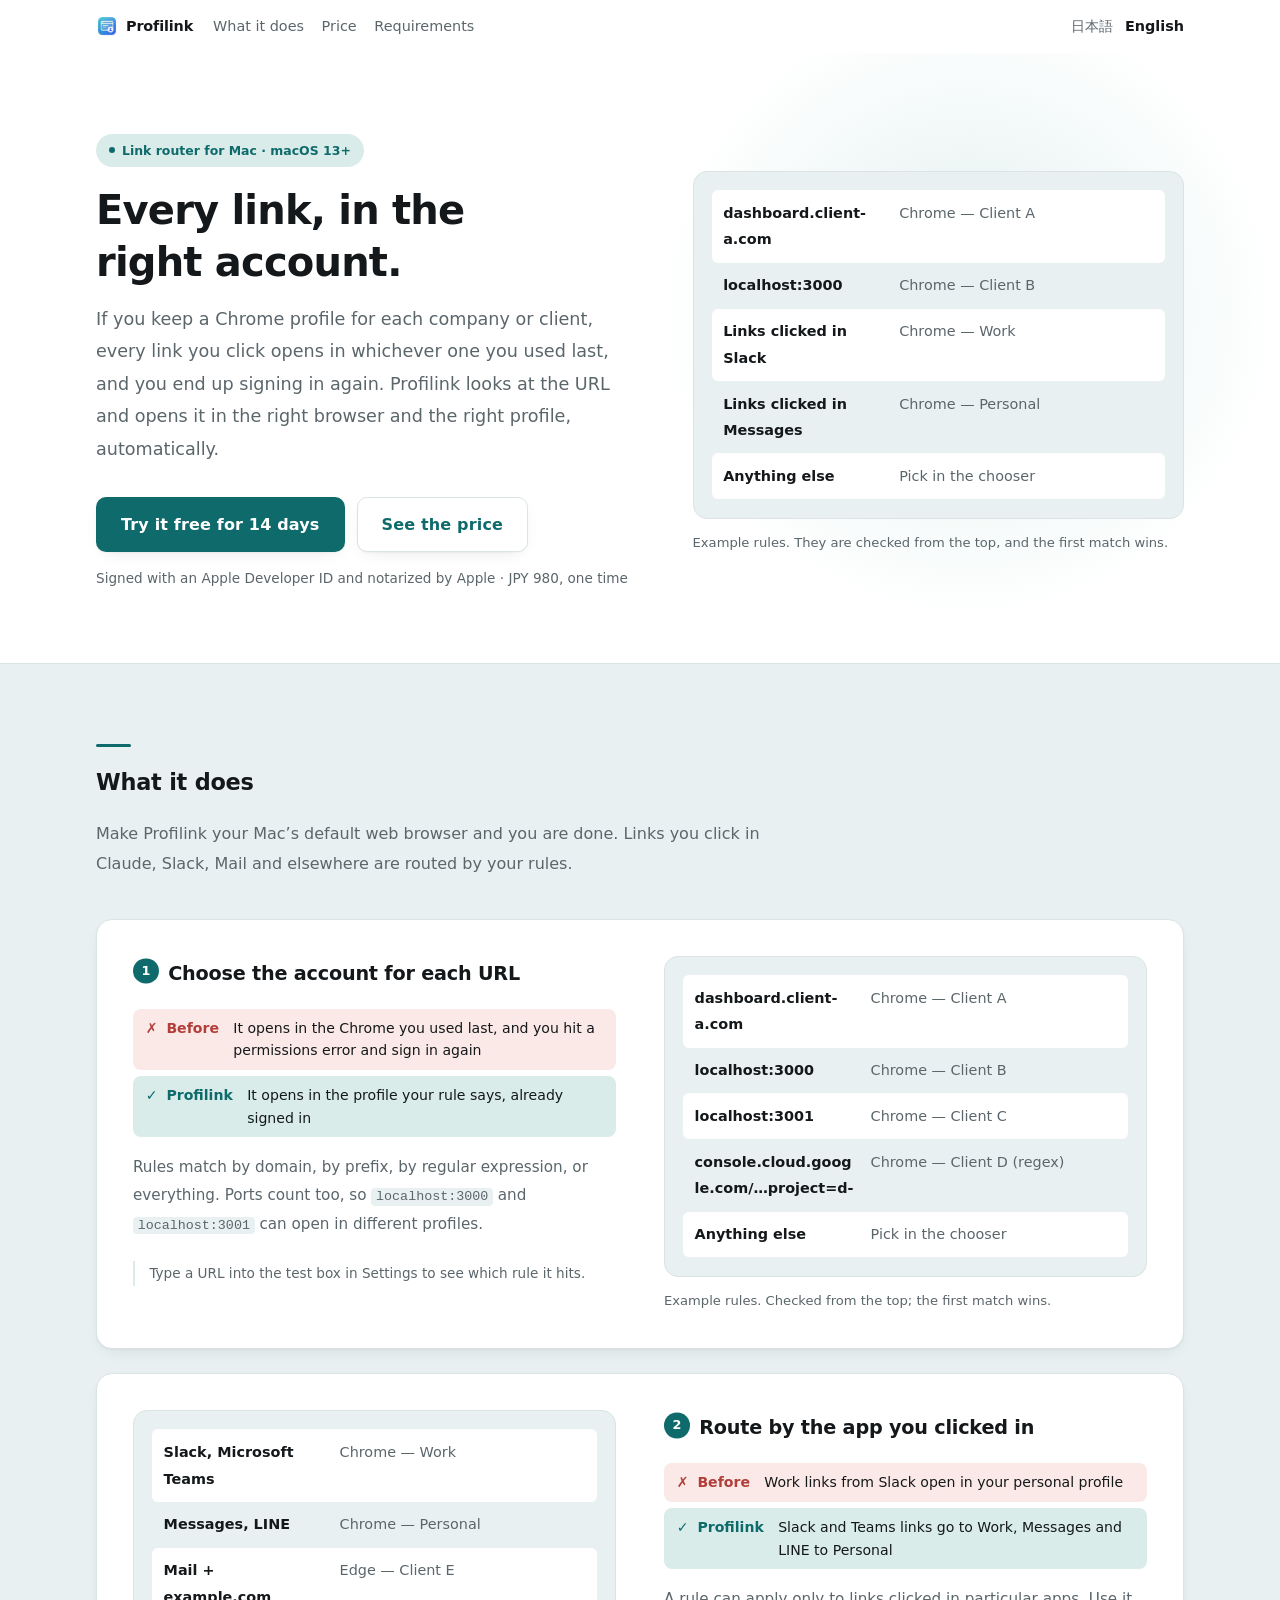
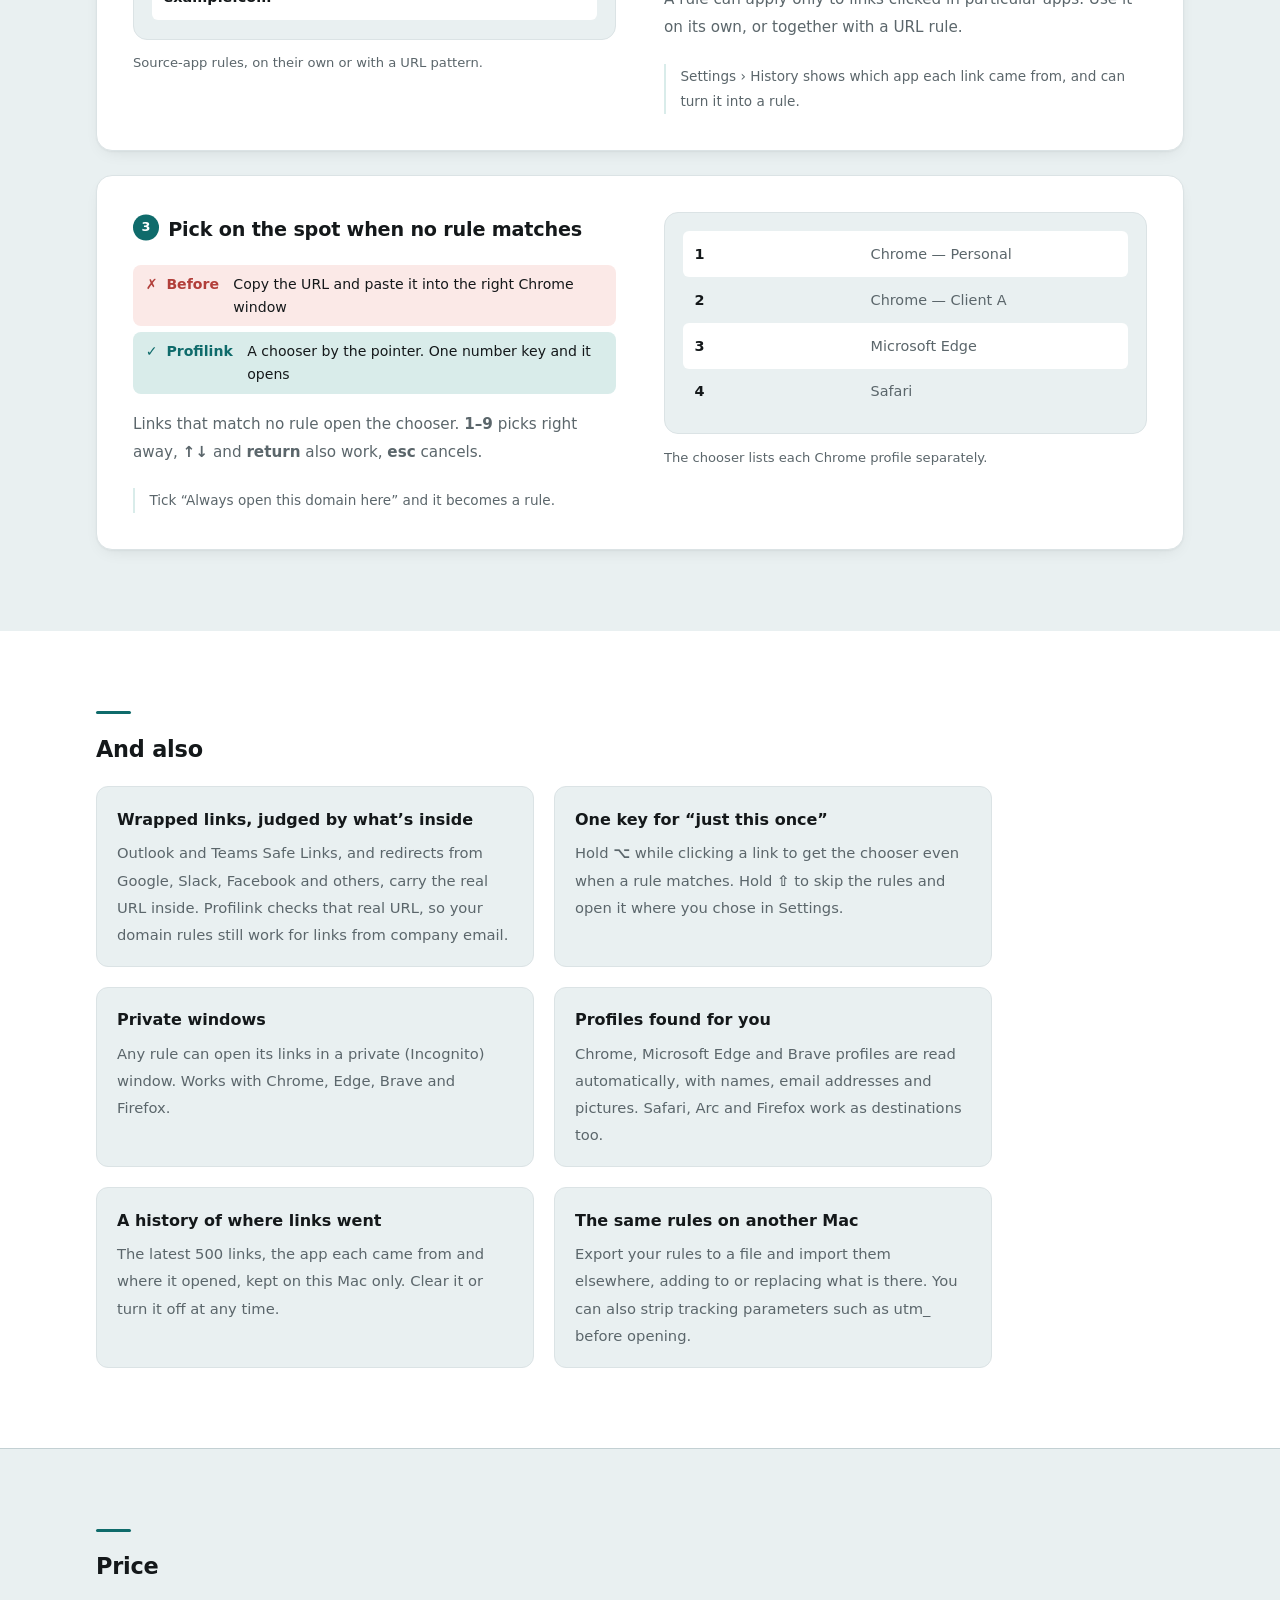
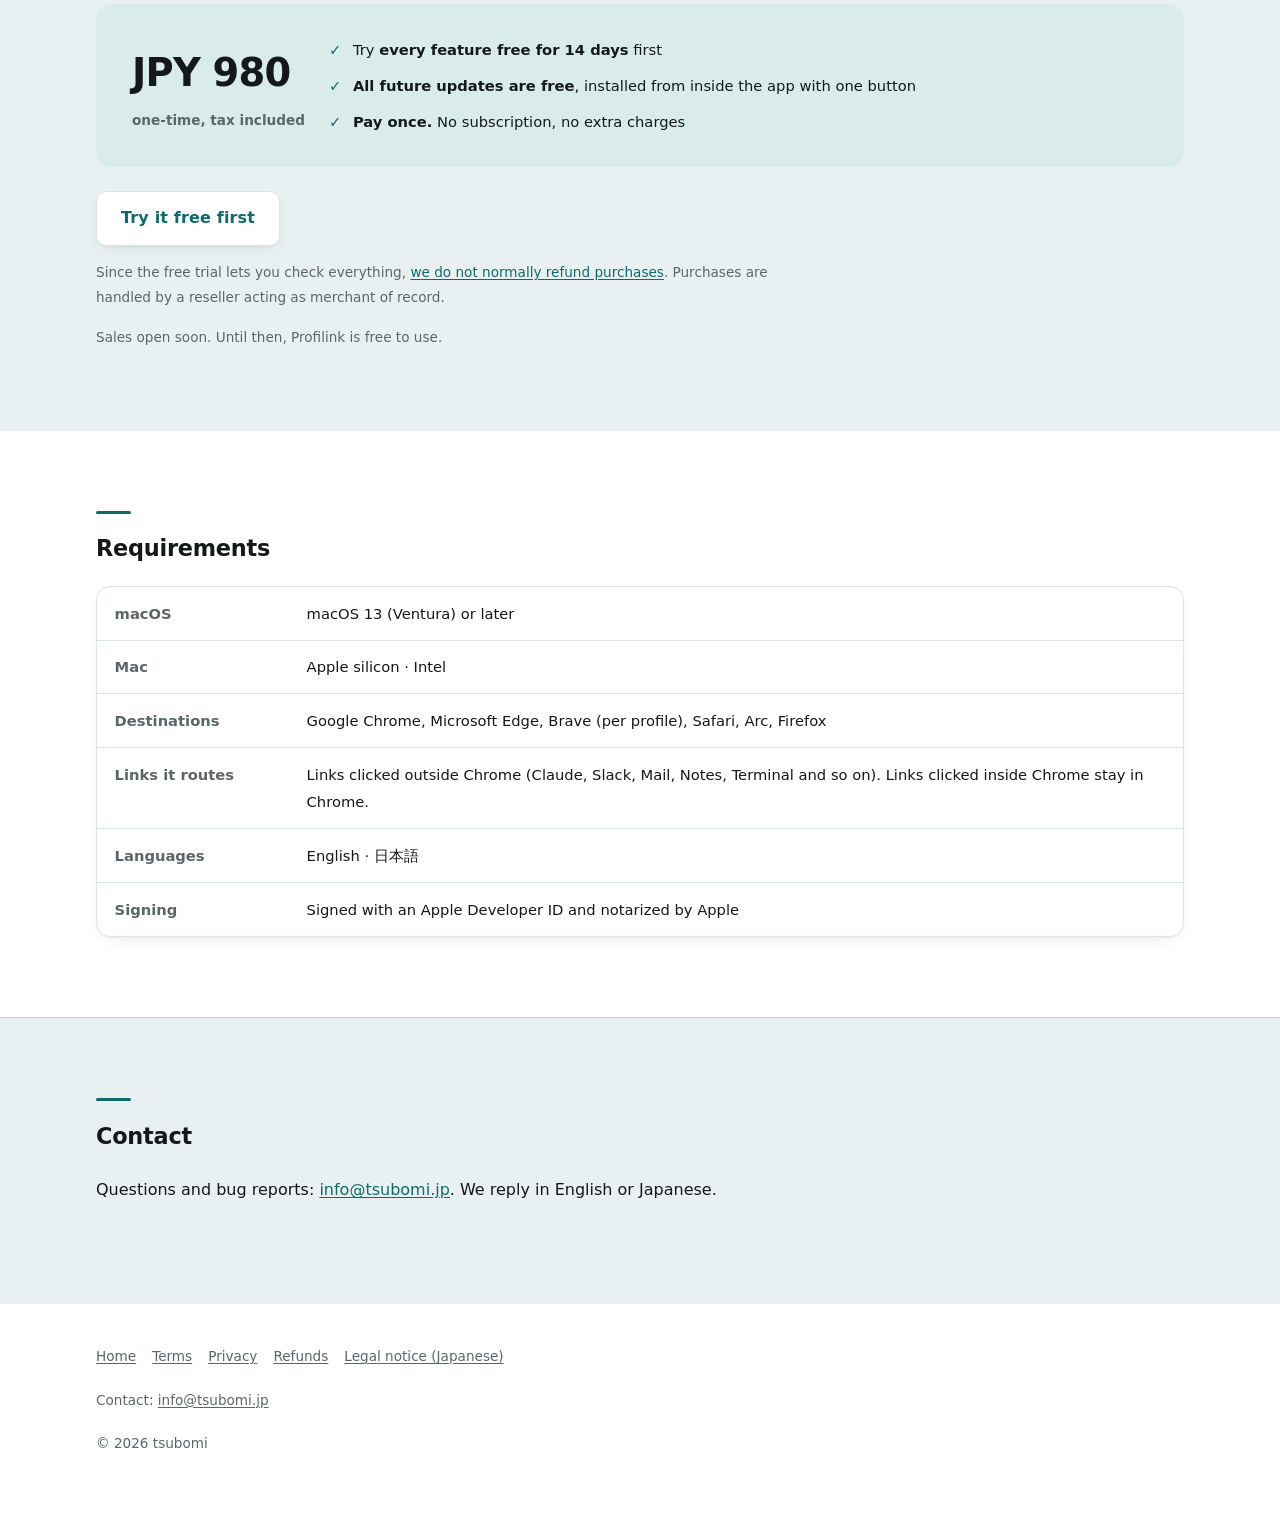
==== docs/en/index.html @ 41daf7c1 "サイトを更新する" ====
<!DOCTYPE html>
<html lang="en">
<head>
<meta charset="utf-8">
<meta name="viewport" content="width=device-width, initial-scale=1">
<title>Profilink &mdash; open every link in the right browser profile on your Mac</title>
<meta name="description" content="Profilink opens each link in the right browser and the right Chrome profile, automatically. For anyone who keeps a separate account for each company, client or project.">
<meta property="og:type" content="website">
<meta property="og:url" content="https://profilink.tsubomi.jp/en/">
<meta property="og:title" content="Profilink — open every link in the right profile">
<meta property="og:description" content="Click a link and it opens in the right browser and the right account, automatically.">
<meta property="og:image" content="https://profilink.tsubomi.jp/appicon.png">
<meta property="og:locale" content="en_US">
<meta property="og:locale:alternate" content="ja_JP">
<link rel="alternate" hreflang="ja" href="https://profilink.tsubomi.jp/">
<meta name="twitter:card" content="summary">
<link rel="stylesheet" href="../style.css">
<link rel="icon" href="../appicon.png">
</head>
<body>
<header class="top"><div class="wrap">
  <a class="brand" href="index.html"><img src="../appicon.png" alt="" width="22" height="22">Profilink</a>
  <nav class="links"><a href="#features">What it does</a><a href="#price">Price</a><a href="#specs">Requirements</a></nav>
  <nav class="langs"><a href="../index.html">日本語</a><a href="index.html" aria-current="true">English</a></nav>
</div></header>

<div class="hero"><div class="wrap">
  <div>
    <p class="eyebrow"><i></i>Link router for Mac &middot; macOS 13+</p>
    <h1>Every link, in the right account.</h1>
    <p class="tagline">If you keep a Chrome profile for each company or client, every link you click opens in whichever one you used last, and you end up signing in again. Profilink looks at the URL and opens it in the right browser and the right profile, automatically.</p>
    <div class="cta">
      <a class="button" href="https://github.com/tsubomi-works/profilink-releases/releases/latest">Try it free for 14 days</a>
      <a class="button ghost" href="#price">See the price</a>
    </div>
    <p class="note">Signed with an Apple Developer ID and notarized by Apple &middot; JPY 980, one time</p>
  </div>
  <figure class="fig">
    <div class="stage"><div class="gestures">
      <div><b>dashboard.client-a.com</b><span>Chrome — Client A</span></div>
      <div><b>localhost:3000</b><span>Chrome — Client B</span></div>
      <div><b>Links clicked in Slack</b><span>Chrome — Work</span></div>
      <div><b>Links clicked in Messages</b><span>Chrome — Personal</span></div>
      <div><b>Anything else</b><span>Pick in the chooser</span></div>
    </div></div>
    <figcaption>Example rules. They are checked from the top, and the first match wins.</figcaption>
  </figure>
</div></div>

<section id="features"><div class="wrap">
  <h2>What it does</h2>
  <p class="lede">Make Profilink your Mac’s default web browser and you are done. Links you click in Claude, Slack, Mail and elsewhere are routed by your rules.</p>

  <div class="showcase reveal">
    <div class="showcase-text">
      <h3><span class="num">1</span>Choose the account for each URL</h3>
      <div class="ba">
        <div class="before"><b>Before</b>It opens in the Chrome you used last, and you hit a permissions error and sign in again</div>
        <div class="after"><b>Profilink</b>It opens in the profile your rule says, already signed in</div>
      </div>
      <p>Rules match by domain, by prefix, by regular expression, or everything. Ports count too, so <code>localhost:3000</code> and <code>localhost:3001</code> can open in different profiles.</p>
      <p class="step">Type a URL into the test box in Settings to see which rule it hits.</p>
    </div>
    <figure class="fig">
      <div class="stage"><div class="gestures">
        <div><b>dashboard.client-a.com</b><span>Chrome — Client A</span></div>
        <div><b>localhost:3000</b><span>Chrome — Client B</span></div>
        <div><b>localhost:3001</b><span>Chrome — Client C</span></div>
        <div><b>console.cloud.google.com/…project=d-</b><span>Chrome — Client D (regex)</span></div>
        <div><b>Anything else</b><span>Pick in the chooser</span></div>
      </div></div>
      <figcaption>Example rules. Checked from the top; the first match wins.</figcaption>
    </figure>
  </div>

  <div class="showcase flip reveal">
    <div class="showcase-text">
      <h3><span class="num">2</span>Route by the app you clicked in</h3>
      <div class="ba">
        <div class="before"><b>Before</b>Work links from Slack open in your personal profile</div>
        <div class="after"><b>Profilink</b>Slack and Teams links go to Work, Messages and LINE to Personal</div>
      </div>
      <p>A rule can apply only to links clicked in particular apps. Use it on its own, or together with a URL rule.</p>
      <p class="step">Settings › History shows which app each link came from, and can turn it into a rule.</p>
    </div>
    <figure class="fig">
      <div class="stage"><div class="gestures">
        <div><b>Slack, Microsoft Teams</b><span>Chrome — Work</span></div>
        <div><b>Messages, LINE</b><span>Chrome — Personal</span></div>
        <div><b>Mail + example.com</b><span>Edge — Client E</span></div>
      </div></div>
      <figcaption>Source-app rules, on their own or with a URL pattern.</figcaption>
    </figure>
  </div>

  <div class="showcase reveal">
    <div class="showcase-text">
      <h3><span class="num">3</span>Pick on the spot when no rule matches</h3>
      <div class="ba">
        <div class="before"><b>Before</b>Copy the URL and paste it into the right Chrome window</div>
        <div class="after"><b>Profilink</b>A chooser by the pointer. One number key and it opens</div>
      </div>
      <p>Links that match no rule open the chooser. <b>1–9</b> picks right away, <b>↑↓</b> and <b>return</b> also work, <b>esc</b> cancels.</p>
      <p class="step">Tick “Always open this domain here” and it becomes a rule.</p>
    </div>
    <figure class="fig">
      <div class="stage"><div class="gestures">
        <div><b>1</b><span>Chrome — Personal</span></div>
        <div><b>2</b><span>Chrome — Client A</span></div>
        <div><b>3</b><span>Microsoft Edge</span></div>
        <div><b>4</b><span>Safari</span></div>
      </div></div>
      <figcaption>The chooser lists each Chrome profile separately.</figcaption>
    </figure>
  </div>
</div></section>

<section id="more"><div class="wrap">
  <h2>And also</h2>
  <div class="features">
    <div class="feature reveal">
      <h3>Wrapped links, judged by what’s inside</h3>
      <p>Outlook and Teams Safe Links, and redirects from Google, Slack, Facebook and others, carry the real URL inside. Profilink checks that real URL, so your domain rules still work for links from company email.</p>
    </div>
    <div class="feature reveal">
      <h3>One key for “just this once”</h3>
      <p>Hold <b>⌥</b> while clicking a link to get the chooser even when a rule matches. Hold <b>⇧</b> to skip the rules and open it where you chose in Settings.</p>
    </div>
    <div class="feature reveal">
      <h3>Private windows</h3>
      <p>Any rule can open its links in a private (Incognito) window. Works with Chrome, Edge, Brave and Firefox.</p>
    </div>
    <div class="feature reveal">
      <h3>Profiles found for you</h3>
      <p>Chrome, Microsoft Edge and Brave profiles are read automatically, with names, email addresses and pictures. Safari, Arc and Firefox work as destinations too.</p>
    </div>
    <div class="feature reveal">
      <h3>A history of where links went</h3>
      <p>The latest 500 links, the app each came from and where it opened, kept on this Mac only. Clear it or turn it off at any time.</p>
    </div>
    <div class="feature reveal">
      <h3>The same rules on another Mac</h3>
      <p>Export your rules to a file and import them elsewhere, adding to or replacing what is there. You can also strip tracking parameters such as utm_ before opening.</p>
    </div>
  </div>
</div></section>

<section id="price"><div class="wrap">
  <h2>Price</h2>
  <div class="price reveal">
    <p class="amount">JPY 980 <small>one-time, tax included</small></p>
    <ul class="price-list">
      <li>Try <strong>every feature free for 14 days</strong> first</li>
      <li><strong>All future updates are free</strong>, installed from inside the app with one button</li>
      <li><strong>Pay once.</strong> No subscription, no extra charges</li>
    </ul>
  </div>
  <div class="cta" style="margin-top:1.5rem">
    <button class="button" data-buy hidden>Buy for JPY 980</button>
    <a class="button ghost" href="https://github.com/tsubomi-works/profilink-releases/releases/latest">Try it free first</a>
  </div>
  <p class="note">Since the free trial lets you check everything, <a href="refund.html">we do not normally refund purchases</a>. Purchases are handled by a reseller acting as merchant of record.</p>
  <p class="note" data-not-yet>Sales open soon. Until then, Profilink is free to use.</p>
</div></section>

<section id="specs"><div class="wrap">
  <h2>Requirements</h2>
  <div class="scroller reveal"><table>
    <tr><th>macOS</th><td>macOS 13 (Ventura) or later</td></tr>
    <tr><th>Mac</th><td>Apple silicon &middot; Intel</td></tr>
    <tr><th>Destinations</th><td>Google Chrome, Microsoft Edge, Brave (per profile), Safari, Arc, Firefox</td></tr>
    <tr><th>Links it routes</th><td>Links clicked outside Chrome (Claude, Slack, Mail, Notes, Terminal and so on). Links clicked inside Chrome stay in Chrome.</td></tr>
    <tr><th>Languages</th><td>English &middot; 日本語</td></tr>
    <tr><th>Signing</th><td>Signed with an Apple Developer ID and notarized by Apple</td></tr>
  </table></div>
</div></section>

<section><div class="wrap">
  <h2>Contact</h2>
  <p>Questions and bug reports: <a href="mailto:info@tsubomi.jp">info@tsubomi.jp</a>. We reply in English or Japanese.</p>
</div></section>

<footer><div class="wrap">
  <nav><a href="index.html">Home</a><a href="terms.html">Terms</a><a href="privacy.html">Privacy</a><a href="refund.html">Refunds</a><a href="../tokushoho.html">Legal notice (Japanese)</a></nav>
  <p>Contact: <a href="mailto:info@tsubomi.jp">info@tsubomi.jp</a></p>
  <p>&copy; 2026 tsubomi</p>
</div></footer>
<script src="https://cdn.paddle.com/paddle/v2/paddle.js"></script>
<script src="../buy.js"></script>
<script src="../motion.js" defer></script>
</body>
</html>
---- docs/style.css ----
/* One stylesheet for every page and every language. */
:root {
  --ground: #ffffff;
  /* The band behind every other section. Biased towards the accent and dark
     enough to see: at #f5f7f8 the alternating sections were indistinguishable
     from the white ones, so the page read as one unbroken sheet. */
  --panel: #e9f0f1;
  --ink: #14181a;
  --muted: #5b666b;
  --rule: #dbe3e5;
  /* For the lines that have to carry a boundary on their own — between
     sections, and around a card that sits on the same colour as its ground. */
  --rule-strong: #c3d0d3;
  --accent: #0f6b6b;
  --accent-ink: #ffffff;
  --accent-soft: #d9ecea;
  --warn: #b23f3a;
  /* The wrong half of every before-and-after. Warm against the accent, so
     the problem and the fix are two colours rather than two glyphs. */
  --warn-soft: #fbe9e7;
  --glass: rgba(255, 255, 255, .72);
  /* On a Mac this is SF for the Latin letters and Hiragino for the
     Japanese, which is what every other app on the machine looks like. */
  --sans: -apple-system, BlinkMacSystemFont, "SF Pro Text", "Hiragino Sans",
          "Hiragino Kaku Gothic ProN", "Yu Gothic", "Noto Sans JP",
          "PingFang SC", "Microsoft YaHei", system-ui, sans-serif;
  --mono: ui-monospace, "SF Mono", Menlo, monospace;
  /* Two shadows on everything that lifts: a tight one for the edge, a wide
     soft one for the distance. One alone always looks like a sticker. */
  --shadow: 0 1px 2px rgba(16, 24, 26, .05), 0 14px 34px -10px rgba(16, 24, 26, .18);
  --shadow-soft: 0 1px 2px rgba(16, 24, 26, .04), 0 6px 18px -8px rgba(16, 24, 26, .12);
  /* Two widths: the page, and the longest a line of text is allowed to be.
     A wide screen should show more of the layout, not longer lines. */
  --page: 72rem;
  --measure: 44rem;
  --header: 3.6rem;
  /* Light only: the drawings, the screenshots and the palette were all
     built for one scheme, and half-lit versions of them looked worse than
     none. Declared so the browser's own controls follow. */
  color-scheme: light;
}

* { box-sizing: border-box; }
/* `display: inline-block` on .button otherwise wins over the browser's own
   [hidden] rule, and a button meant to be hidden shows anyway. */
[hidden] { display: none !important; }
html { scroll-behavior: smooth; }
body {
  margin: 0;
  background: var(--ground);
  color: var(--ink);
  font-family: var(--sans);
  font-size: 16px;
  line-height: 1.85;
  -webkit-font-smoothing: antialiased;
}
::selection { background: var(--accent-soft); color: var(--ink); }
:focus-visible {
  outline: 2px solid var(--accent);
  outline-offset: 3px;
  border-radius: 4px;
}
.wrap { max-width: var(--page); margin: 0 auto; padding: 0 2rem; }
@media (max-width: 40rem) { .wrap { padding: 0 1.25rem; } }

/* Paragraphs and lists stay readable however wide the window is; the
   figures, cards and tables are free to use the whole page. */
section > .wrap > p,
section > .wrap > ul,
section > .wrap > ol { max-width: var(--measure); }
/* The legal pages are one column of text; centred, they sit under the
   header rather than off to one side of a wide window. */
article { max-width: var(--measure); margin: 0 auto; }

/* Header — sticky and translucent, the way a toolbar behaves on this
   machine. The hairline and shadow only appear once the page has moved,
   so at rest the bar is not a line across an empty screen. */
.top {
  position: sticky; top: 0; z-index: 10;
  padding: .8rem 0;
  font-size: .9rem;
  background: var(--glass);
  -webkit-backdrop-filter: saturate(180%) blur(20px);
  backdrop-filter: saturate(180%) blur(20px);
  border-bottom: 1px solid transparent;
  transition: border-color .2s ease, box-shadow .2s ease;
}
.top.scrolled { border-bottom-color: var(--rule); box-shadow: 0 1px 12px rgba(16, 24, 26, .06); }
@supports not (backdrop-filter: blur(1px)) { .top { background: var(--ground); } }
.top .wrap { display: flex; align-items: center; gap: 1.25rem; flex-wrap: wrap; }
.brand {
  display: flex; align-items: center; gap: .5rem;
  font-weight: 700; text-decoration: none; color: var(--ink); letter-spacing: -.01em;
}
.brand img { width: 22px; height: 22px; border-radius: 5px; display: block; }
.links { display: flex; gap: 1.1rem; }
.links a {
  color: var(--muted); text-decoration: none;
  transition: color .15s ease;
}
.links a:hover { color: var(--ink); }
@media (max-width: 46rem) { .links { display: none; } }
.langs { margin-left: auto; display: flex; gap: .75rem; }
.langs a { color: var(--muted); text-decoration: none; transition: color .15s ease; }
.langs a:hover { color: var(--ink); }
.langs a[aria-current="true"] { color: var(--ink); font-weight: 700; }

/* Anchors land below the sticky bar rather than under it. */
section[id] { scroll-margin-top: calc(var(--header) + 1rem); }

/* Hero — two columns once there is room for them, so a desktop window is
   not one narrow ribbon of text down the middle. The wash behind it is one
   soft circle of the accent, the only decoration on the page. */
.hero {
  position: relative; overflow: hidden;
  padding: 4rem 0 3.5rem; border-bottom: 1px solid var(--rule);
}
.hero::before {
  content: ""; position: absolute; z-index: -1;
  top: -30%; right: -10%; width: 55rem; height: 55rem;
  background: radial-gradient(closest-side, var(--accent-soft), transparent 70%);
  opacity: .8; pointer-events: none;
}
.hero .wrap { display: grid; gap: 2.5rem; align-items: center; }
@media (min-width: 60rem) {
  .hero { padding: 5rem 0 4.5rem; }
  .hero .wrap { grid-template-columns: minmax(0, 1.1fr) minmax(0, 1fr); gap: 3.5rem; }
}
.eyebrow {
  display: inline-flex; align-items: center; gap: .45rem;
  margin: 0 0 1.1rem; padding: .3rem .8rem;
  background: var(--accent-soft); color: var(--accent);
  border-radius: 999px; font-size: .78rem; font-weight: 600;
}
.eyebrow i {
  width: 6px; height: 6px; border-radius: 50%; background: currentColor;
  animation: blink 2.4s ease-in-out infinite;
}
h1 {
  font-size: 2.25rem; line-height: 1.3; margin: 0 0 .9rem;
  font-weight: 700; letter-spacing: -.02em;
  text-wrap: balance;
  /* Japanese and Chinese break between any two characters. Left alone, a
     heading splits a word in half at exactly the wrong width. */
  line-break: strict; overflow-wrap: normal;
}
@media (min-width: 60rem) { h1 { font-size: 2.5rem; } }
.tagline { font-size: 1.1rem; color: var(--muted); margin: 0 0 2rem; max-width: 34rem; }
.cta { display: flex; gap: .75rem; flex-wrap: wrap; align-items: center; }
.button {
  display: inline-block; padding: .72rem 1.5rem; border-radius: 10px;
  background: var(--accent); color: var(--accent-ink);
  text-decoration: none; font-weight: 600; letter-spacing: .01em;
  border: 1px solid transparent; box-shadow: var(--shadow-soft);
  transition: transform .12s ease, box-shadow .12s ease, border-color .12s ease;
}
.button:hover { transform: translateY(-1px); box-shadow: var(--shadow); }
.button:active { transform: translateY(0); box-shadow: none; }
.button.ghost {
  background: var(--ground); color: var(--accent);
  border-color: var(--rule); box-shadow: var(--shadow-soft);
}
.button.ghost:hover { border-color: var(--accent); }
.note { color: var(--muted); font-size: .85rem; margin: .9rem 0 0; max-width: var(--measure); }

/* The screenshots are framed as windows — three lights and a title bar — so
   a picture of one pane reads as the app rather than as a cropped rectangle.
   Held to 460px: the captures are 590px wide and no more, and shown any
   larger a Retina screen stretches them and they go soft. */
.macwin {
  max-width: 460px; border-radius: 12px; overflow: hidden;
  background: var(--ground); border: 1px solid var(--rule);
  box-shadow: var(--shadow);
  transition: transform .3s ease, box-shadow .3s ease;
}
.macwin:hover { transform: translateY(-2px); }
.macwin-bar {
  display: flex; align-items: center; gap: 6px;
  padding: .5rem .7rem; border-bottom: 1px solid var(--rule);
  background: linear-gradient(180deg, var(--panel), var(--ground));
}
.macwin-bar i { width: 11px; height: 11px; border-radius: 50%; }
.macwin-bar i:nth-child(1) { background: #ff5f57; }
.macwin-bar i:nth-child(2) { background: #febc2e; }
.macwin-bar i:nth-child(3) { background: #28c840; }
.macwin-bar span { margin-left: .4rem; font-size: .72rem; font-weight: 600; color: var(--muted); }
img.shot { display: block; width: 100%; height: auto; margin: 0; }
/* アプリの画面写真は、撮った大きさ（pt）より大きく引き伸ばさない。写真は 3 倍の細かさで
   撮っているので、この上限までなら Retina の画面でもくっきり見える。 */
img.shot.panel { max-width: 380px; border-radius: 26px; box-shadow: 0 18px 50px rgba(0,0,0,.18), 0 0 0 1px rgba(0,0,0,.06); }
.macwin.app { max-width: 440px; margin: 0 auto; }
.shot-figure { margin: 0; display: grid; justify-items: center; }
.shot-figure figcaption { max-width: 460px; margin-top: .9rem; font-size: .8rem; color: var(--muted); }
@media (max-width: 60rem) { .shot-figure { margin-top: 1rem; } }

/* Sections. Every other one sits on a band of colour, so where one topic
   ends and the next begins is visible from across the room rather than
   only on the hairline between them. */
section { padding: 3.5rem 0; border-bottom: 1px solid var(--rule-strong); }
@media (min-width: 60rem) { section { padding: 5rem 0; } }
/* Odd rather than even: the first section is the long one, and its four
   features need a band behind them for the cards to sit on. */
body > section:nth-of-type(odd) { background: var(--panel); border-bottom-color: transparent; }
/* A short accent rule over each heading — the mark that says a new section
   starts here. */
h2 {
  position: relative; padding-top: 1.1rem;
  font-size: 1.4rem; margin: 0 0 1rem; letter-spacing: -.01em; text-wrap: balance;
}
h2::before {
  content: ""; position: absolute; top: 0; left: 0;
  width: 2.2rem; height: 3px; border-radius: 2px; background: var(--accent);
}
/* The one line under a section heading. Short by design: everything else
   belongs to the feature it describes. */
.lede { margin: 0 0 2.5rem; color: var(--muted); font-size: 1rem; }
h3 { font-size: 1rem; margin: 2rem 0 .3rem; }
p { margin: 1.15rem 0; }
ul, ol { padding-left: 1.3rem; margin: .8rem 0; }
li { margin: .35rem 0; }
a { color: var(--accent); text-underline-offset: 2px; }
code { font-family: var(--mono); font-size: .88em; background: var(--panel); padding: .1em .35em; border-radius: 4px; }

.features { display: grid; gap: 1.25rem; grid-template-columns: repeat(auto-fit, minmax(15rem, 1fr)); }
/* Two by two rather than three and a gap. */
@media (min-width: 56rem) { .features { grid-template-columns: 1fr 1fr; max-width: 56rem; } }
/* Tinted, because this section sits on the white band: a white card on a
   white ground is a rectangle of hairline and nothing else. */
.feature {
  background: var(--panel); border: 1px solid var(--rule); border-radius: 12px;
  padding: 1.1rem 1.25rem;
  transition: transform .2s ease, box-shadow .2s ease, border-color .2s ease;
}
.feature:hover { transform: translateY(-2px); box-shadow: var(--shadow); border-color: var(--accent); }
.feature h3 { margin: 0 0 .3rem; }
.feature p { margin: 0; font-size: .92rem; color: var(--muted); }

/* A feature and the picture of it, side by side; every other one flipped so
   the page alternates instead of marching down one edge. */
/* Each one is a card. A rule and a stretch of white between them was not
   enough — four features read as one continuous column of text, with no
   sign of where one ended and the next began. An edge all the way round
   says it plainly. */
.showcase {
  display: grid; gap: 1.75rem; align-items: start;
  background: var(--ground); border: 1px solid var(--rule);
  border-radius: 16px; padding: 1.6rem; box-shadow: var(--shadow-soft);
}
@media (min-width: 56rem) { .showcase { padding: 2.25rem; } }
.showcase + .showcase { margin-top: 1.5rem; }
.showcase-text { max-width: var(--measure); }
.showcase-text h3 {
  display: flex; align-items: baseline; gap: .6rem;
  font-size: 1.2rem; margin: 0 0 .4rem; letter-spacing: -.01em;
}
.showcase-text .num {
  flex: none; width: 1.6rem; height: 1.6rem; border-radius: 50%;
  background: var(--accent); color: var(--accent-ink);
  font-size: .8rem; font-weight: 700; line-height: 1.6rem; text-align: center;
  align-self: flex-start; transform: translateY(.15rem);
}
.showcase-text p { margin: 1rem 0 0; color: var(--muted); font-size: .95rem; }
.showcase-text .step {
  margin-top: 1.4rem; padding-left: .9rem; border-left: 2px solid var(--accent-soft);
  font-size: .85rem; color: var(--muted);
}
.showcase-text .step b { color: var(--ink); }
@media (min-width: 56rem) {
  .showcase { grid-template-columns: minmax(0, 1fr) minmax(0, 1fr); gap: 3rem; }
  .showcase.flip .showcase-text { order: 2; }
}

/* Figures. These are drawings, not screenshots: they explain what happens,
   and they are built from the page's own colours so they follow the theme. */
.fig { margin: 0; }
.fig figcaption { margin-top: .8rem; font-size: .82rem; color: var(--muted); line-height: 1.7; }
.stage {
  background: var(--panel); border: 1px solid var(--rule); border-radius: 14px;
  padding: 1.15rem;
}

/* Touch offset: the same panel with the correction off and on. */
.compare { display: grid; grid-template-columns: 1fr 1fr; gap: 1rem; }
.case { text-align: center; }
.case .stand { display: block; width: 22%; height: 9px; margin: 0 auto; background: #cfd8da; }
.case .stand::after {
  content: ""; display: block; width: 300%; height: 6px; margin: 0 -100%;
  border-radius: 3px; background: #cfd8da;
}
.case b { display: block; margin-top: .8rem; font-size: .82rem; }
.case.bad b { color: var(--warn); }
.case.good b { color: var(--accent); }
/* Drawn as the monitor it is: a dark bezel, and a neck and foot below. */
.panel {
  position: relative; aspect-ratio: 3 / 4; border-radius: 10px;
  border: 7px solid #2f3a3e; background: var(--ground);
  background-image: linear-gradient(var(--rule) 1px, transparent 1px),
                    linear-gradient(90deg, var(--rule) 1px, transparent 1px);
  background-size: 25% 25%;
}
.touch {
  position: absolute; left: 30%; top: 30%;
  width: 1.5rem; height: 1.5rem; margin: -.75rem 0 0 -.75rem;
  border-radius: 50%; border: 2px solid var(--accent); background: var(--accent-soft);
}
.touch::after {
  content: ""; position: absolute; inset: -.45rem;
  border-radius: 50%; border: 1px dashed var(--accent); opacity: .45;
}
/* The finger is still on the glass, so the touch keeps ringing. */
.touch::before {
  content: ""; position: absolute; inset: -2px;
  border-radius: 50%; border: 2px solid var(--accent);
  animation: ripple 2.4s cubic-bezier(.2, .6, .3, 1) infinite;
}
/* The macOS arrow, drawn rather than fetched. */
.pointer {
  position: absolute; width: 14px; height: 21px; background: var(--ink);
  clip-path: polygon(0% 0%, 0% 89%, 33% 67%, 58% 100%, 75% 94%, 50% 61%, 92% 61%);
}
.case.bad .pointer { left: 30%; top: 68%; }
.case.good .pointer { left: calc(30% + 1px); top: calc(30% + 1px); }
.offset {
  position: absolute; left: 30%; top: 34%; height: 34%;
  border-left: 2px dashed var(--warn);
}
.offset span {
  position: absolute; left: .5rem; top: 50%; transform: translateY(-50%);
  font-size: .7rem; color: var(--warn); white-space: nowrap;
}

/* What a touch does. Two columns so the gesture and its result read as a
   pair rather than a sentence. */
.gestures div {
  display: flex; gap: 1rem; align-items: baseline;
  padding: .6rem .7rem; border-radius: 6px; font-size: .9rem;
}
/* Banded rather than ruled. Six hairlines in a row read as a form to fill
   in; the bands read as a list of pairs, which is what this is. */
.gestures div:nth-child(odd) { background: var(--ground); }
.gestures b { flex: none; width: 10rem; overflow-wrap: anywhere; }
.gestures span { color: var(--muted); }
/* On a phone the two columns do not fit, so the result moves to its own
   line. Both halves have to be blocks and the result needs its arrow:
   left inline they ran together and read as one word — 「タップクリック」. */
@media (max-width: 32rem) {
  .gestures div { display: block; }
  .gestures b { display: block; width: auto; }
  .gestures span { display: block; }
  .gestures span::before { content: "→ "; color: var(--accent); font-weight: 700; }
}

/* The menu bar popup. Same rows the app puts there. */
.mock { padding: 1rem; }
.mock-bar {
  display: flex; align-items: center; gap: .5rem;
  padding: .2rem .6rem; border-radius: 7px;
  background: var(--ground); border: 1px solid var(--rule);
  font-size: .7rem; color: var(--muted);
}
.mock-bar .spacer { margin-left: auto; }
.mock-bar .glyph { width: 15px; height: 15px; display: block; }
.pop {
  width: min(17rem, 100%); margin: .5rem 0 0 auto; padding: .6rem;
  background: var(--ground); border: 1px solid var(--rule); border-radius: 14px;
  box-shadow: var(--shadow);
  font-size: .72rem; line-height: 1.5;
  transform-origin: top right;
}
.pop-head { display: flex; align-items: center; gap: .55rem; }
.pop-icon { width: 32px; height: 32px; flex: none; display: block; }
.pop-head b { display: block; font-size: .8rem; }
.pop-head small { color: var(--muted); font-size: .68rem; }
.pop-head .live { color: #2e9e5b; }
.sw {
  margin-left: auto; flex: none; position: relative;
  width: 30px; height: 18px; border-radius: 9px; background: var(--accent);
}
.sw::after {
  content: ""; position: absolute; top: 2px; right: 2px;
  width: 14px; height: 14px; border-radius: 50%; background: #fff;
}
.pop-card {
  margin-top: .5rem; padding: .5rem .6rem;
  background: var(--panel); border: 1px solid var(--rule); border-radius: 10px;
}
.pop-row { display: flex; align-items: center; gap: .5rem; margin: .2rem 0; }
.pop-row .dim { color: var(--muted); }
.pop-row .push { margin-left: auto; }
.bar { flex: 1; height: 4px; border-radius: 2px; background: var(--rule); position: relative; }
.bar i { position: absolute; left: 0; top: 0; bottom: 0; border-radius: 2px; background: var(--accent); }
.seg { display: flex; margin-top: .45rem; border: 1px solid var(--rule); border-radius: 6px; overflow: hidden; }
.seg span { flex: 1; text-align: center; padding: .1rem 0; font-size: .68rem; color: var(--muted); }
.seg span.on { background: var(--accent); color: var(--accent-ink); font-weight: 700; }
.pop-btn {
  margin-top: .5rem; padding: .35rem; border-radius: 8px; text-align: center;
  background: var(--accent); color: var(--accent-ink); font-weight: 700;
}
.pop-link { margin-top: .35rem; text-align: center; color: var(--accent); }
.pop-label { color: var(--muted); font-size: .68rem; }

/* Window layout. The first drawing of this was two abstract rectangles and
   nobody could tell what they were looking at. It is a proper illustration
   now — an external monitor on its stand and a laptop on its base, drawn in
   docs/desk-*.svg — with the labels kept out here so every language can
   write its own. */
.desks { display: grid; gap: .9rem; }
.desk-label { margin: 0 0 .55rem; font-size: .78rem; color: var(--muted); }
.desk-label b { color: var(--ink); font-weight: 700; margin-right: .45rem; }
.desk.after .desk-label b { color: var(--accent); }
.desk img { display: block; width: 100%; height: auto; }
.desk-legend {
  display: grid; grid-template-columns: 45% 55%;
  margin: .35rem 0 0; font-size: .72rem; color: var(--muted); text-align: center;
}
.desk-arrow { margin: 0; text-align: center; font-size: .75rem; color: var(--muted); }
.desk-arrow em { font-style: normal; color: var(--accent); font-weight: 700; }

/* Price — the number, then what it buys, in a card that looks like the
   thing you are about to press. */
.price {
  background: var(--accent-soft); border-radius: 16px; padding: 1.5rem;
  display: grid; gap: 1.5rem; align-items: center;
}
@media (min-width: 48rem) { .price { grid-template-columns: auto minmax(0, 1fr); padding: 2rem 2.25rem; } }
.price p { margin: .4rem 0; }
.price .amount { font-size: 2.4rem; font-weight: 700; margin: 0; white-space: nowrap; letter-spacing: -.02em; }
.price .amount small { display: block; font-size: .85rem; font-weight: 600; color: var(--muted); letter-spacing: 0; }
.price-list { list-style: none; margin: 0; padding: 0; display: grid; gap: .55rem; }
/* The tick hangs in the margin rather than being a flex item. As a flex
   row every run of text in the line became an item of its own, so the
   sentence was chopped into columns and, on a phone, wrapped mid-phrase. */
.price-list li {
  position: relative; margin: 0; padding-left: 1.5rem; font-size: .92rem;
}
.price-list li::before {
  content: "✓"; position: absolute; left: 0; top: 0;
  color: var(--accent); font-weight: 700;
}

/* Specs, in a card rather than a bare table. */
.scroller {
  overflow-x: auto;
  background: var(--ground); border: 1px solid var(--rule); border-radius: 14px;
  box-shadow: var(--shadow-soft);
}
table { border-collapse: collapse; width: 100%; font-size: .92rem; }
th, td { text-align: left; padding: .8rem 1.1rem; border-bottom: 1px solid var(--rule); vertical-align: top; }
tr:last-child th, tr:last-child td { border-bottom: 0; }
th { color: var(--muted); font-weight: 700; width: 12rem; white-space: nowrap; }
/* On a phone there is no room for two columns: a 12rem label column left
   the wide rows breaking one character at a time (「販売業/者」). The label
   goes above its value instead, and the row keeps the rule under it. */
@media (max-width: 34rem) {
  table, tbody, tr, th, td { display: block; width: auto; }
  tr { border-bottom: 1px solid var(--rule); }
  tr:last-child { border-bottom: 0; }
  th, td { border-bottom: 0; white-space: normal; }
  th { padding: .8rem 1.1rem 0; }
  td { padding: .1rem 1.1rem .8rem; }
}
article .scroller { border: 0; box-shadow: none; background: none; }

footer { padding: 2.5rem 0 4rem; color: var(--muted); font-size: .85rem; }
footer nav { display: flex; gap: 1rem; flex-wrap: wrap; margin-bottom: 1rem; }
footer a { color: var(--muted); transition: color .15s ease; }
footer a:hover { color: var(--ink); }

article h2:first-of-type { margin-top: 0; }
article section { border: 0; padding: 1.5rem 0 0; }

/* ---- Motion -------------------------------------------------------------
   Everything here is decoration: the page is complete and readable with all
   of it switched off, which is what happens when the visitor asks for less
   movement, and when the script does not run (the .js class is set by it). */
@keyframes rise { from { opacity: 0; transform: translateY(14px); } to { opacity: 1; transform: none; } }
@keyframes ripple { 0% { transform: scale(1); opacity: .5; } 70%, 100% { transform: scale(2.1); opacity: 0; } }
@keyframes blink { 0%, 100% { opacity: 1; } 50% { opacity: .35; } }
@keyframes popin { from { opacity: 0; transform: scale(.94) translateY(-6px); } to { opacity: 1; transform: none; } }
@keyframes knob { from { transform: translateX(-12px); } to { transform: none; } }
@keyframes settle { from { opacity: 0; transform: translateY(10px) scale(.96); } to { opacity: 1; transform: none; } }

/* The hero is on screen at load, so it plays straight away, one line after
   the next rather than all at once. */
.js .hero .wrap > * > *,
.js .hero .wrap > figure { animation: rise .7s cubic-bezier(.2, .7, .3, 1) both; }
.js .hero .eyebrow { animation-delay: .02s; }
.js .hero h1 { animation-delay: .08s; }
.js .hero .tagline { animation-delay: .16s; }
.js .hero .cta { animation-delay: .24s; }
.js .hero .note { animation-delay: .32s; }
.js .hero .shot-figure { animation-delay: .3s; }

/* Everything below waits until it is nearly in view. */
.js .reveal { opacity: 0; transform: translateY(16px); transition: opacity .7s cubic-bezier(.2, .7, .3, 1), transform .7s cubic-bezier(.2, .7, .3, 1); }
.js .reveal.in { opacity: 1; transform: none; }
.js .reveal:nth-child(2) { transition-delay: .06s; }
.js .reveal:nth-child(3) { transition-delay: .12s; }
.js .reveal:nth-child(4) { transition-delay: .18s; }

/* The popup arrives the way a popover does, and its switch lands a moment
   after the panel it sits in. */
.js .reveal.in .pop { animation: popin .5s cubic-bezier(.2, .8, .25, 1) both; }
.js .reveal.in .sw::after { animation: knob .45s .35s cubic-bezier(.2, .8, .25, 1) both; }
/* The restored desk arrives a moment after the one above it, so the two
   read as before and after rather than as one picture. */
.js .reveal.in .desk.after { animation: settle .6s .25s cubic-bezier(.2, .8, .25, 1) both; }

@media (prefers-reduced-motion: reduce) {
  html { scroll-behavior: auto; }
  *, *::before, *::after {
    animation-duration: .001ms !important;
    animation-iteration-count: 1 !important;
    transition-duration: .001ms !important;
    /* The delays have to go too. Zeroing only the duration leaves the
       staggered pieces holding their opening frame — which `both` fills
       backwards, so they sit invisible — and then popping into place when
       the delay runs out. That pop is the movement the visitor asked not
       to see. */
    animation-delay: .001ms !important;
    transition-delay: .001ms !important;
  }
  .js .reveal { opacity: 1; transform: none; }
}

/* Before and after, in two lines, so a visitor who reads nothing else still
   knows what each feature changes. */
/* Two filled rows rather than two lines of text with a mark in front. The
   colour is the message: the warm one is what the machine does on its own,
   the accent one is what changes. A reader who scans and never stops still
   gets the whole page from these. */
.ba { display: grid; gap: .4rem; margin: 1.1rem 0 0; }
.ba div {
  display: flex; gap: .55rem; align-items: baseline;
  padding: .5rem .8rem; border-radius: 8px;
  font-size: .88rem; line-height: 1.6;
}
.ba div::before { flex: none; font-weight: 700; }
.ba .before { background: var(--warn-soft); color: var(--ink); }
.ba .before::before { content: "✗"; color: var(--warn); }
.ba .after { background: var(--accent-soft); color: var(--ink); }
.ba .after::before { content: "✓"; color: var(--accent); }
.ba b { font-weight: 700; margin-right: .35rem; }
.ba .before b { color: var(--warn); }
.ba .after b { color: var(--accent); }
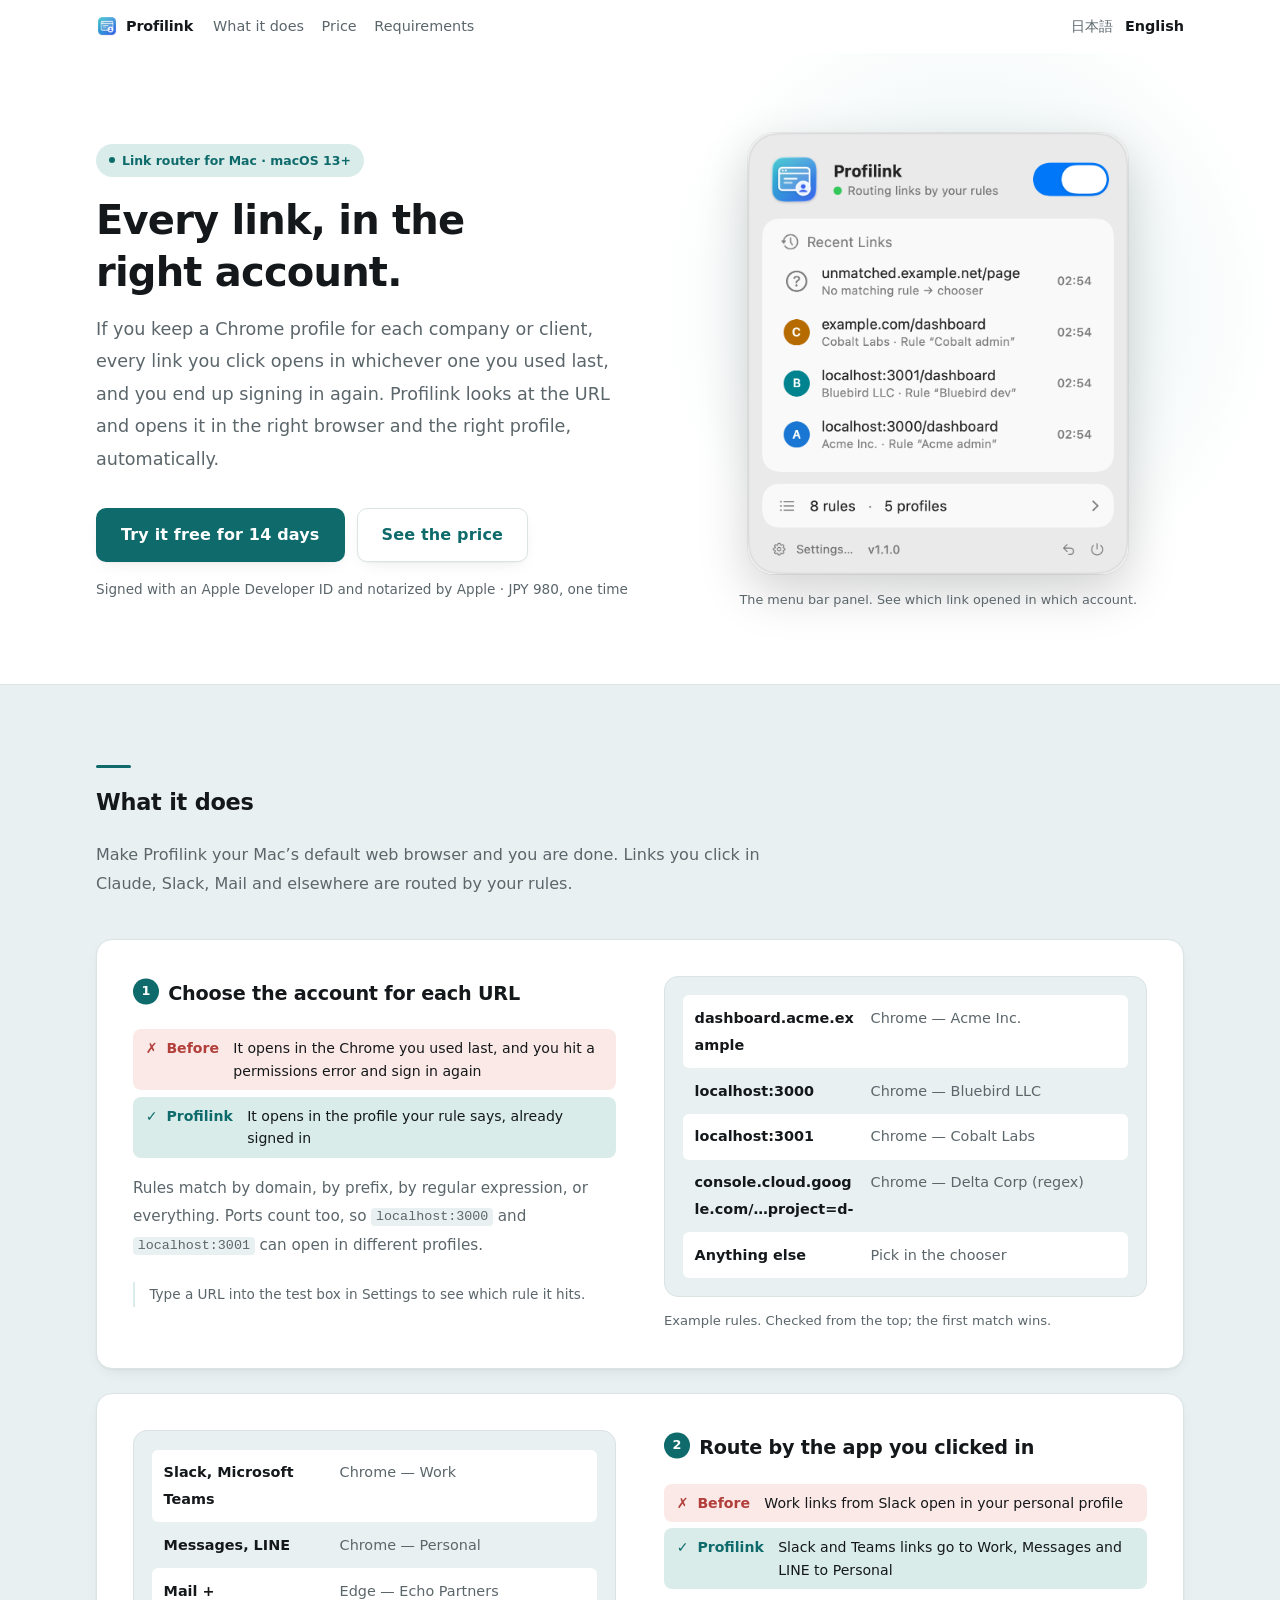
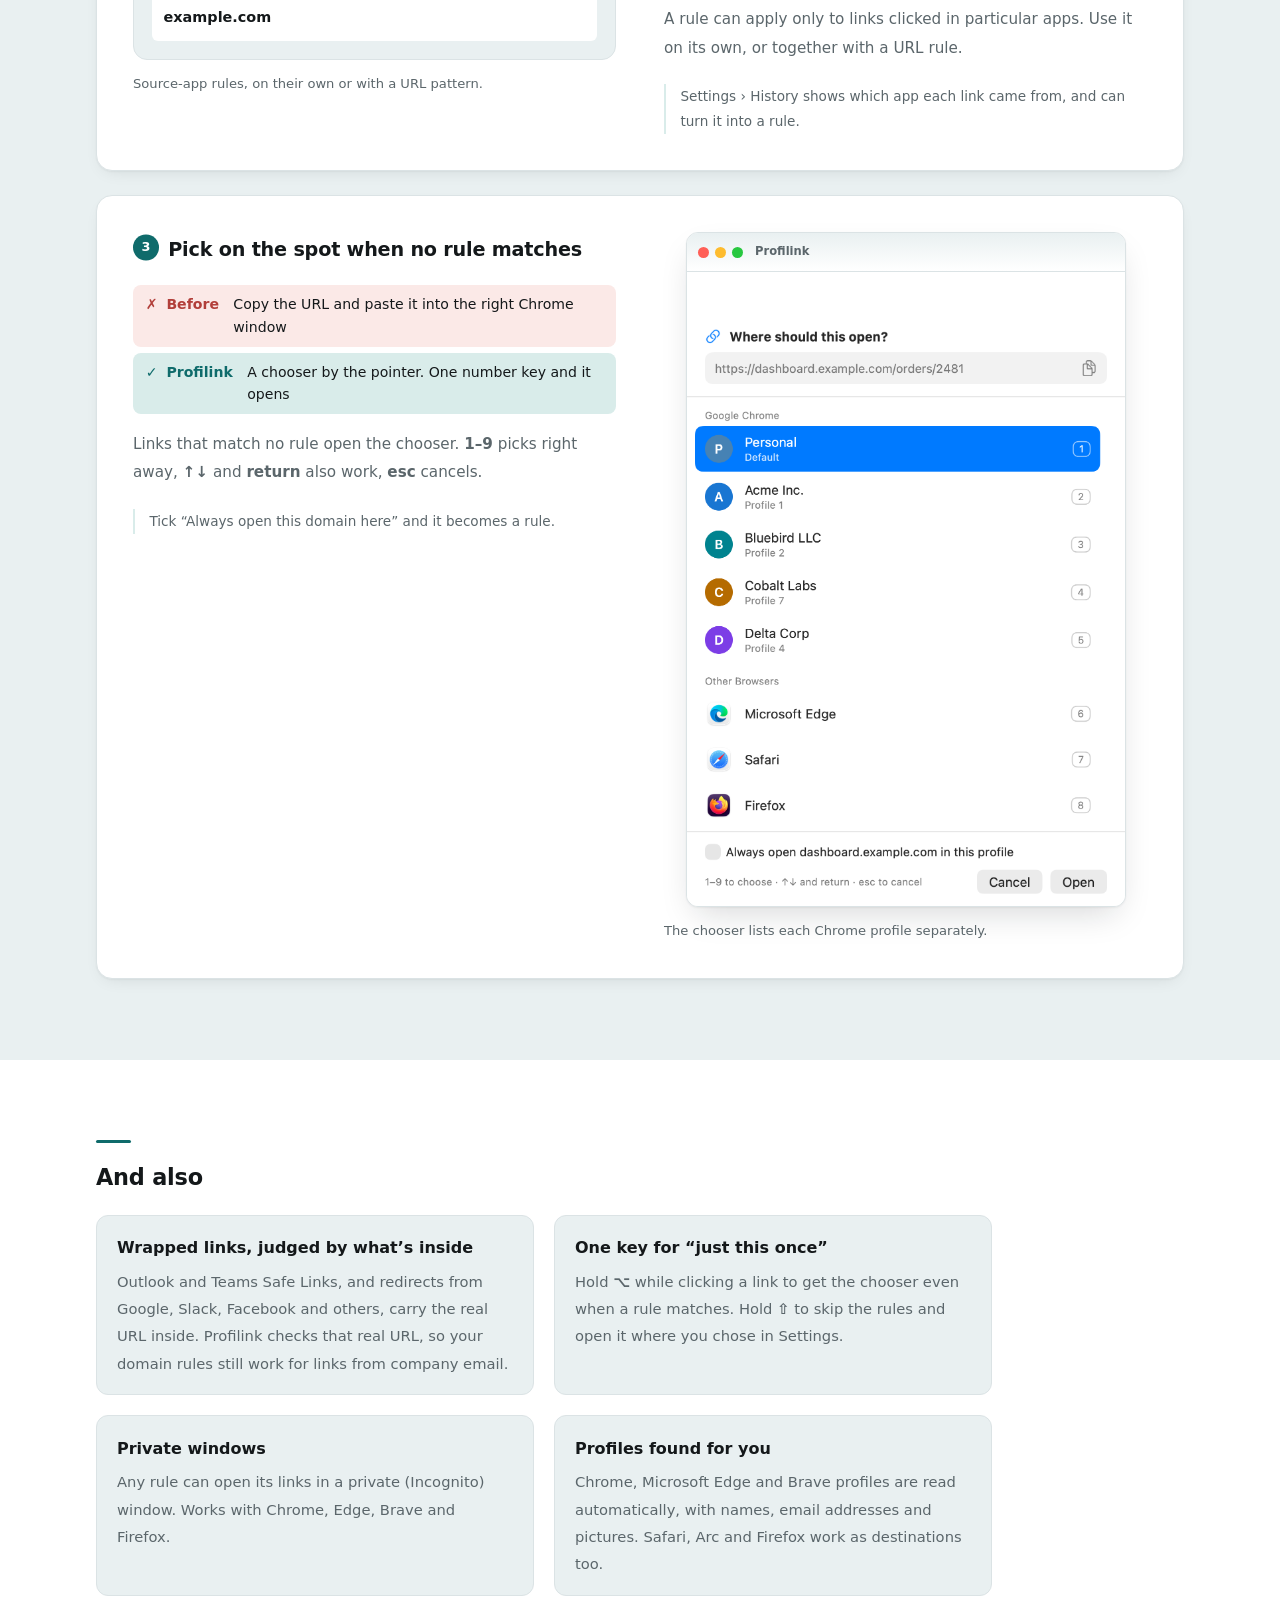
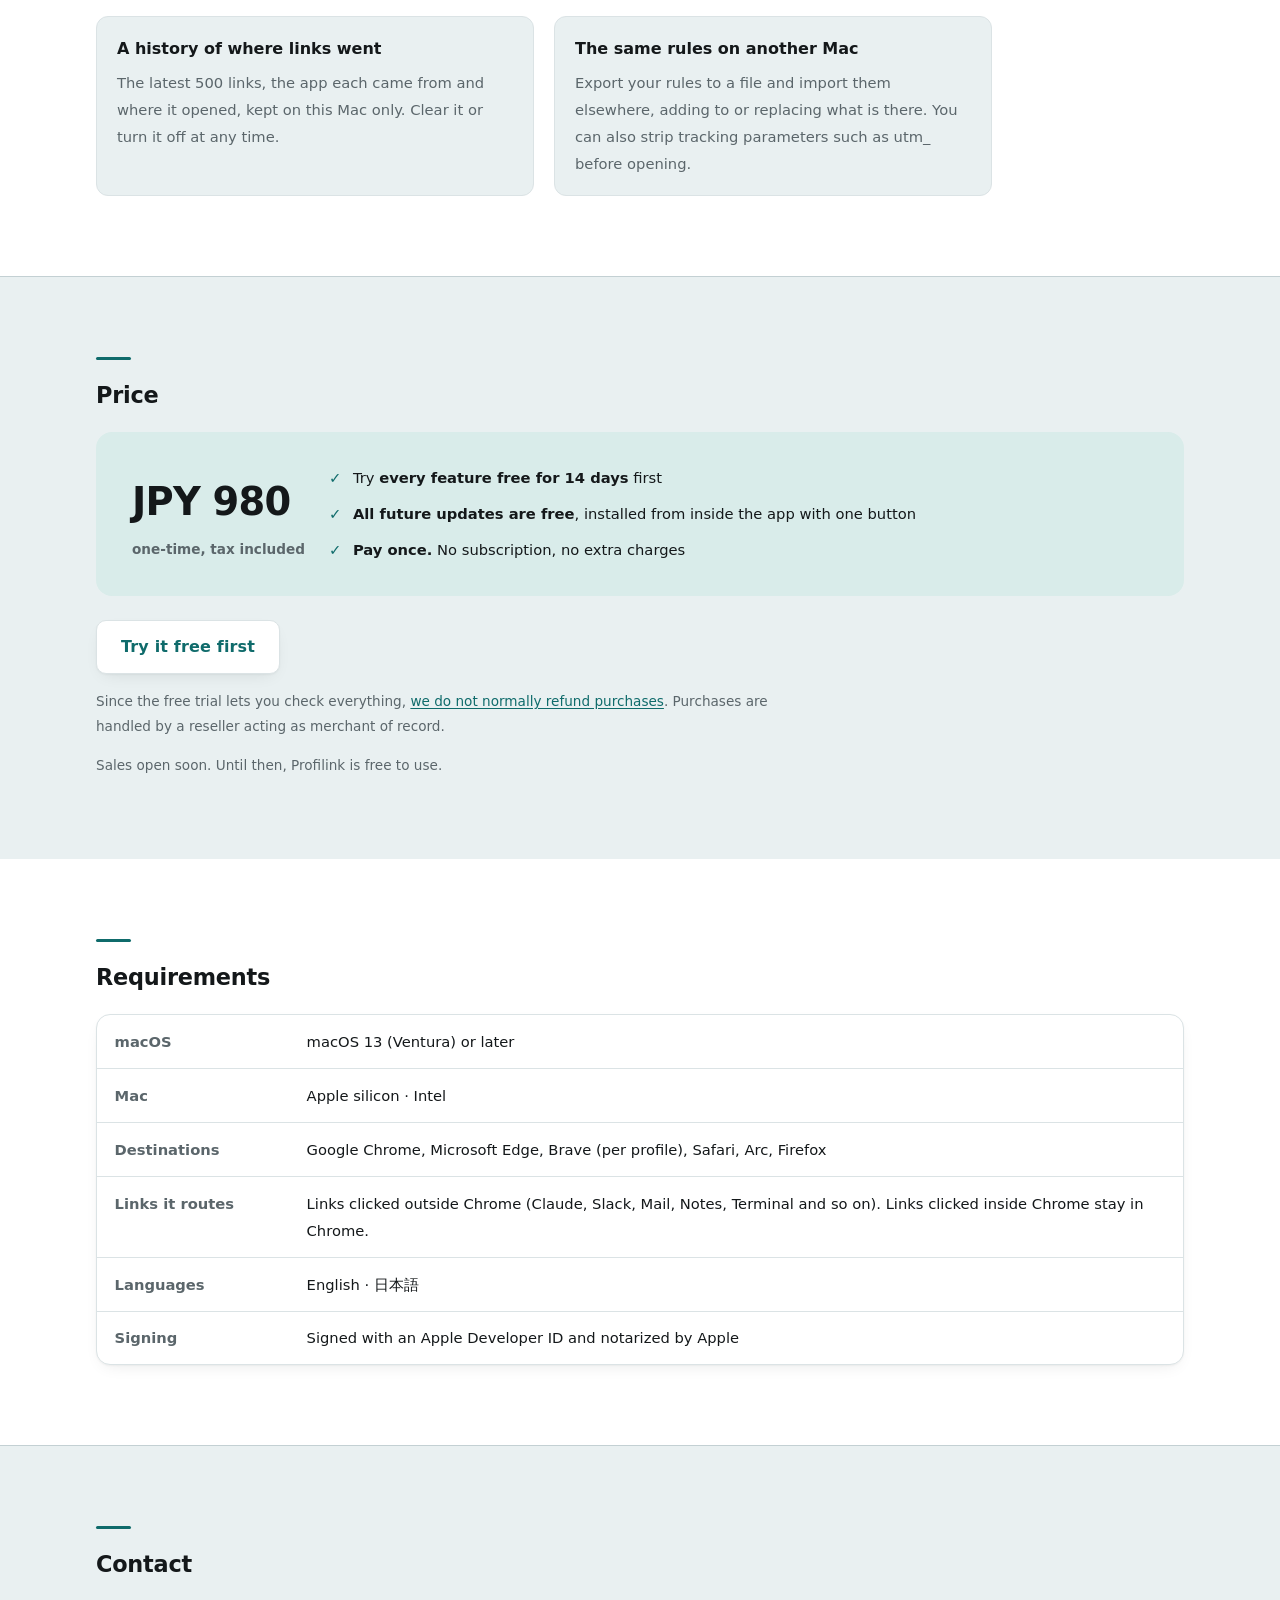
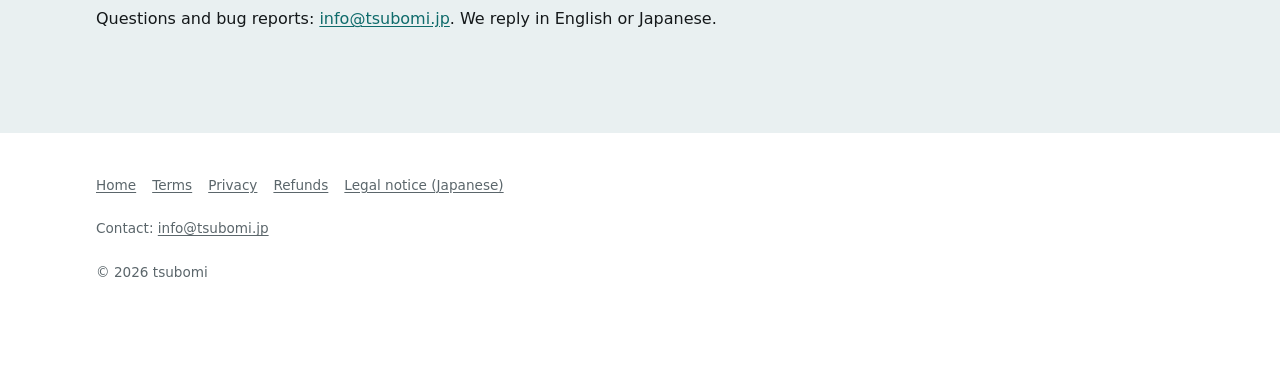
==== commit 987a1f7f: "サイトを更新する" ====
--- a/docs/en/index.html
+++ b/docs/en/index.html
@@ -35,15 +35,9 @@
     </div>
     <p class="note">Signed with an Apple Developer ID and notarized by Apple &middot; JPY 980, one time</p>
   </div>
-  <figure class="fig">
-    <div class="stage"><div class="gestures">
-      <div><b>dashboard.client-a.com</b><span>Chrome — Client A</span></div>
-      <div><b>localhost:3000</b><span>Chrome — Client B</span></div>
-      <div><b>Links clicked in Slack</b><span>Chrome — Work</span></div>
-      <div><b>Links clicked in Messages</b><span>Chrome — Personal</span></div>
-      <div><b>Anything else</b><span>Pick in the chooser</span></div>
-    </div></div>
-    <figcaption>Example rules. They are checked from the top, and the first match wins.</figcaption>
+  <figure class="shot-figure">
+    <img class="shot menu-panel" src="panel.png" alt="The Profilink menu bar panel, listing recent links and the profile each one opened in" width="320" height="371">
+    <figcaption>The menu bar panel. See which link opened in which account.</figcaption>
   </figure>
 </div></div>
 
@@ -63,10 +57,10 @@
     </div>
     <figure class="fig">
       <div class="stage"><div class="gestures">
-        <div><b>dashboard.client-a.com</b><span>Chrome — Client A</span></div>
-        <div><b>localhost:3000</b><span>Chrome — Client B</span></div>
-        <div><b>localhost:3001</b><span>Chrome — Client C</span></div>
-        <div><b>console.cloud.google.com/…project=d-</b><span>Chrome — Client D (regex)</span></div>
+        <div><b>dashboard.acme.example</b><span>Chrome — Acme Inc.</span></div>
+        <div><b>localhost:3000</b><span>Chrome — Bluebird LLC</span></div>
+        <div><b>localhost:3001</b><span>Chrome — Cobalt Labs</span></div>
+        <div><b>console.cloud.google.com/…project=d-</b><span>Chrome — Delta Corp (regex)</span></div>
         <div><b>Anything else</b><span>Pick in the chooser</span></div>
       </div></div>
       <figcaption>Example rules. Checked from the top; the first match wins.</figcaption>
@@ -87,7 +81,7 @@
       <div class="stage"><div class="gestures">
         <div><b>Slack, Microsoft Teams</b><span>Chrome — Work</span></div>
         <div><b>Messages, LINE</b><span>Chrome — Personal</span></div>
-        <div><b>Mail + example.com</b><span>Edge — Client E</span></div>
+        <div><b>Mail + example.com</b><span>Edge — Echo Partners</span></div>
       </div></div>
       <figcaption>Source-app rules, on their own or with a URL pattern.</figcaption>
     </figure>
@@ -104,12 +98,10 @@
       <p class="step">Tick “Always open this domain here” and it becomes a rule.</p>
     </div>
     <figure class="fig">
-      <div class="stage"><div class="gestures">
-        <div><b>1</b><span>Chrome — Personal</span></div>
-        <div><b>2</b><span>Chrome — Client A</span></div>
-        <div><b>3</b><span>Microsoft Edge</span></div>
-        <div><b>4</b><span>Safari</span></div>
-      </div></div>
+      <div class="macwin app">
+        <div class="macwin-bar"><i></i><i></i><i></i><span>Profilink</span></div>
+        <img class="shot" src="chooser.png" alt="The chooser: the URL to open, with Chrome profiles, Microsoft Edge, Safari and Firefox listed" width="440" height="637">
+      </div>
       <figcaption>The chooser lists each Chrome profile separately.</figcaption>
     </figure>
   </div>
--- a/docs/style.css
+++ b/docs/style.css
@@ -187,7 +187,7 @@
 img.shot { display: block; width: 100%; height: auto; margin: 0; }
 /* アプリの画面写真は、撮った大きさ（pt）より大きく引き伸ばさない。写真は 3 倍の細かさで
    撮っているので、この上限までなら Retina の画面でもくっきり見える。 */
-img.shot.panel { max-width: 380px; border-radius: 26px; box-shadow: 0 18px 50px rgba(0,0,0,.18), 0 0 0 1px rgba(0,0,0,.06); }
+img.shot.menu-panel { max-width: 380px; border-radius: 26px; box-shadow: 0 18px 50px rgba(0,0,0,.18), 0 0 0 1px rgba(0,0,0,.06); }
 .macwin.app { max-width: 440px; margin: 0 auto; }
 .shot-figure { margin: 0; display: grid; justify-items: center; }
 .shot-figure figcaption { max-width: 460px; margin-top: .9rem; font-size: .8rem; color: var(--muted); }
